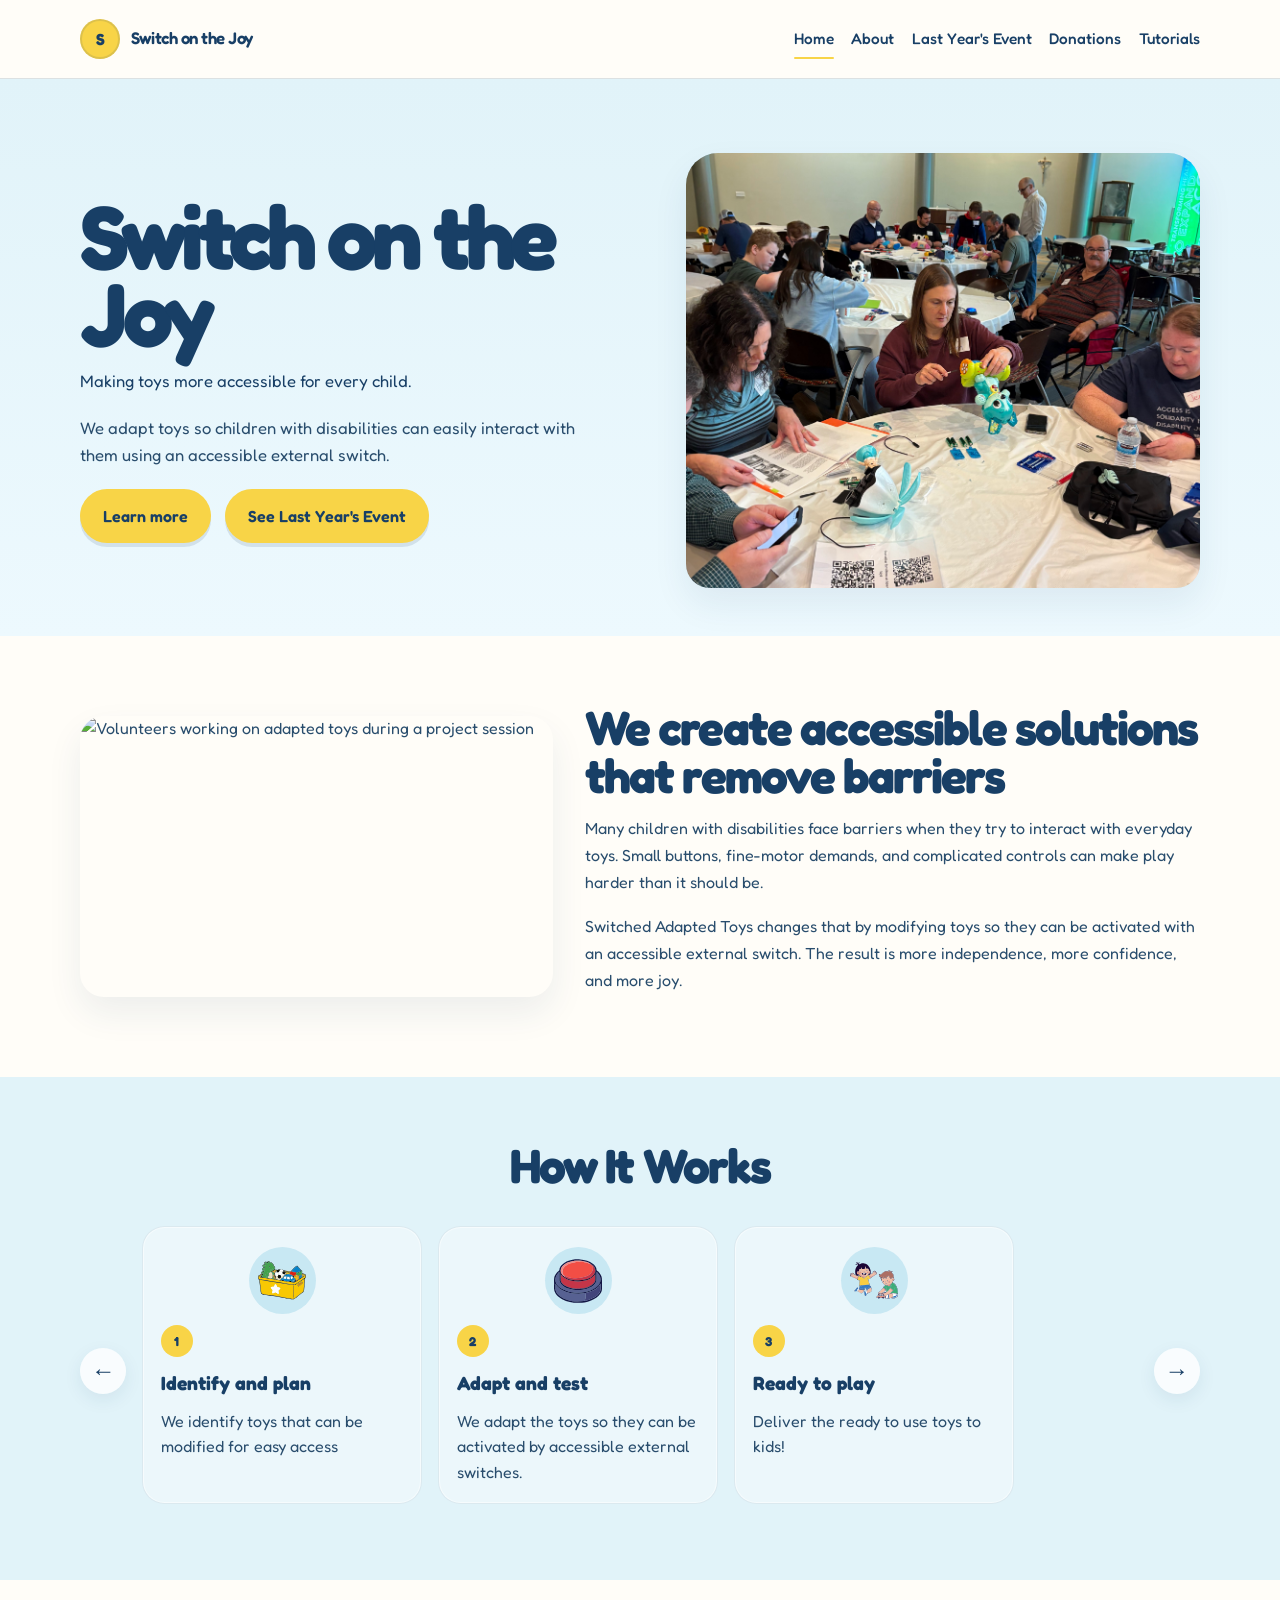
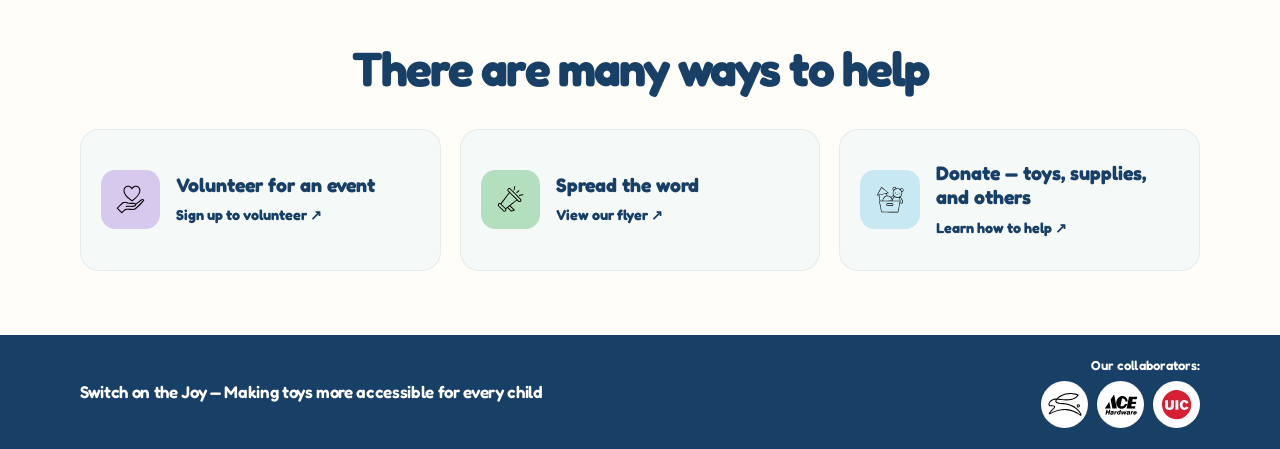
==== index.html @ 3ef419d9 "updated flyer link" ====
﻿<!DOCTYPE html>
<html lang="en">
<head>
  <meta charset="UTF-8">
  <meta name="viewport" content="width=device-width, initial-scale=1.0">
  <title>Switch on the Joy | FBNF</title>
  <link rel="preconnect" href="https://fonts.googleapis.com">
  <link rel="preconnect" href="https://fonts.gstatic.com" crossorigin>
  <link href="https://fonts.googleapis.com/css2?family=Fredoka:wght@400;500;600;700&family=Patrick+Hand&display=swap" rel="stylesheet">
  <link rel="stylesheet" href="styles.css">
</head>
<body>
  <header class="site-header">
    <div class="container nav-wrap">
      <a class="brand" href="index.html" aria-label="Switch on the Joy home">
        <span class="brand-mark">S</span>
        <span class="brand-name">Switch on the Joy</span>
      </a>

      <button class="nav-toggle" type="button" aria-expanded="false" aria-controls="site-nav">
        Menu
      </button>

      <nav class="main-nav" id="site-nav" aria-label="Main navigation">
        <a href="index.html" class="is-current">Home</a>
        <a href="about.html">About</a>
        <a href="event.html">Last Year's Event</a>
        <a href="donate.html">Donations</a>
        <a href="tutorials.html">Tutorials</a>
      </nav>
    </div>
  </header>

  <main>
    <section class="page-hero">
      <div class="container hero-layout">
        <div class="hero-copy">
          <h1>Switch on the Joy</h1>
          <p class="hero-subtitle">Making toys more accessible for every child.</p>
          <p>We adapt toys so children with disabilities can easily interact with them using an accessible external switch.</p>
          <div class="hero-actions">
            <a class="button" href="about.html">Learn more</a>
            <a class="button" href="event.html">See Last Year's Event</a>
          </div>
        </div>

        <div class="hero-image">
          <img src="images/hero.jpg" alt="Volunteers working with a toy adaptation project">
        </div>
      </div>
    </section>

    <section class="content-block">
      <div class="container split-layout">
        <div class="mission-photo">
          <img src="images/mission.jpg" alt="Volunteers working on adapted toys during a project session">
        </div>

        <div class="mission-copy">
          <h2 class="section-title">We create accessible solutions that remove barriers</h2>
          <p>Many children with disabilities face barriers when they try to interact with everyday toys. Small buttons, fine-motor demands, and complicated controls can make play harder than it should be.</p>
          <p>Switched Adapted Toys changes that by modifying toys so they can be activated with an accessible external switch. The result is more independence, more confidence, and more joy.</p>
        </div>
      </div>
    </section>

    <section class="process-section">
      <div class="container">
        <div class="process-header">
          <h2 class="section-title">How It Works</h2>
        </div>

        <div class="process-carousel" aria-label="How it works steps">
          <button class="carousel-arrow prev" type="button" aria-label="Previous step">←</button>

          <div class="process-track" tabindex="0" aria-live="polite">
            <article class="process-step">
              <div class="step-icon"><img src="images/icon-how-toy.svg" alt="Identify and plan icon"></div>
              <div class="step-number">1</div>
              <h3 class="step-title">Identify and plan</h3>
              <p>We identify toys that can be modified for easy access</p>
            </article>

            <article class="process-step">
              <div class="step-icon"><img src="images/icon-how-modify.svg" alt="Adapt and test icon"></div>
              <div class="step-number">2</div>
              <h3 class="step-title">Adapt and test</h3>
              <p>We adapt the toys so they can be activated by accessible external switches.</p>
            </article>

            <article class="process-step">
              <div class="step-icon"><img src="images/icon-how-play.svg" alt="Ready to play icon"></div>
              <div class="step-number">3</div>
              <h3 class="step-title">Ready to play</h3>
              <p>Deliver the ready to use toys to kids!</p>
            </article>
          </div>

          <button class="carousel-arrow next" type="button" aria-label="Next step">→</button>
        </div>
      </div>
    </section>

    <section class="get-involved">
      <div class="container">
        <div class="process-header">
          <h2 class="section-title">There are many ways to help</h2>
        </div>

        <div class="card-grid">
          <article class="info-card">
            <div class="card-icon"><img src="images/icon-volunteer.svg" alt="Volunteer icon"></div>
            <div>
              <h3>Volunteer for an event</h3>
              <a class="card-link" href="https://docs.google.com/forms/d/e/1FAIpQLSf7yv-cuxsuDQoqF7BjW0BhEbiyTOJIAQHTAh0NJ1esn_je1w/viewform?usp=header" target="_blank" rel="noopener">Sign up to volunteer ↗</a>
            </div>
          </article>

          <article class="info-card">
            <div class="card-icon"><img src="images/icon-spread.svg" alt="Spread the word icon"></div>
            <div>
              <h3>Spread the word</h3>
              <a class="card-link" href="https://drive.google.com/file/d/1bDjA8ghaiWDnIH2eWJsUcF5H0ahLnRY5/view?usp=sharing" target="_blank" rel="noopener">View our flyer ↗</a>
            </div>
          </article>

          <article class="info-card">
            <div class="card-icon"><img src="images/icon-toys.svg" alt="Donation icon"></div>
            <div>
              <h3>Donate — toys, supplies, and others</h3>
              <a class="card-link" href="donate.html">Learn how to help ↗</a>
            </div>
          </article>
        </div>
      </div>
    </section>
  </main>

  <footer class="site-footer">
    <div class="container footer-layout">
      <p class="footer-message">Switch on the Joy — Making toys more accessible for every child</p>
      <div class="footer-collaborators">
        <span class="collaborators-label">Our collaborators:</span>
        <div class="footer-logos" aria-label="Collaborator logos">
          <a class="footer-logo" href="https://fbnf.github.io/Team-Site/index.html" aria-label="FBNF website"><img src="images/fbnflogo.svg" alt="FBNF" onerror="this.remove()"></a>
          <span class="footer-logo"><img src="images/acelogo.svg" alt="ACE" onerror="this.remove()"></span>
          <span class="footer-logo"><img src="images/universitylogo.svg" alt="University" onerror="this.remove()"></span>
        </div>
      </div>
    </div>
  </footer>

  <script>
    const navToggle = document.querySelector('.nav-toggle');
    const mainNav = document.querySelector('.main-nav');

    if (navToggle && mainNav) {
      navToggle.addEventListener('click', () => {
        const isOpen = mainNav.classList.toggle('is-open');
        navToggle.setAttribute('aria-expanded', String(isOpen));
      });
    }

    const track = document.querySelector('.process-track');
    const prevArrow = document.querySelector('.carousel-arrow.prev');
    const nextArrow = document.querySelector('.carousel-arrow.next');

    if (track && prevArrow && nextArrow) {
      const scrollAmount = () => Math.max(track.clientWidth * 0.8, 260);
      prevArrow.addEventListener('click', () => track.scrollBy({ left: -scrollAmount(), behavior: 'smooth' }));
      nextArrow.addEventListener('click', () => track.scrollBy({ left: scrollAmount(), behavior: 'smooth' }));
    }
  </script>
</body>
</html>
---- styles.css ----
:root {
  --navy: #183f66;
  --ink: #294d6d;
  --blue: #e1f3f9;
  --blue-deep: #c8e8f3;
  --cream: #fffdf8;
  --yellow: #f8d447;
  --yellow-soft: #fff1a8;
  --purple: #d6c9ed;
  --green: #b4dfbe;
  --pink: #edb8c8;
  --sand: #f5efe4;
  --line: rgba(24, 63, 102, 0.15);
  --shadow: 0 16px 35px rgba(24, 63, 102, 0.08);
  --content-width: 1120px;
}

* {
  box-sizing: border-box;
}

html {
  scroll-behavior: smooth;
}

body {
  margin: 0;
  font-family: "Fredoka", sans-serif;
  background: var(--cream);
  color: var(--ink);
  line-height: 1.5;
}

img {
  display: block;
  max-width: 100%;
  height: auto;
}

a {
  color: inherit;
  text-decoration: none;
}

button,
input,
textarea,
select {
  font: inherit;
}

img[alt=""] {
  display: none;
}

p,
h1,
h2,
h3,
h4,
ul,
ol {
  margin-top: 0;
}

.container {
  width: min(var(--content-width), calc(100% - 48px));
  margin: 0 auto;
}

.section-label {
  margin: 0 0 0.6rem;
  color: var(--navy);
  font-family: "Patrick Hand", cursive;
  font-size: clamp(1.4rem, 2vw, 1.8rem);
  line-height: 1;
  letter-spacing: 0.02em;
}

.section-title {
  margin: 0 0 1rem;
  color: var(--navy);
  font-size: clamp(2.1rem, 4vw, 3rem);
  line-height: 1;
  letter-spacing: -0.04em;
}

.section-copy {
  margin: 0;
  font-size: 1rem;
  line-height: 1.6;
}

.button,
.button-secondary,
.button-light {
  display: inline-flex;
  align-items: center;
  justify-content: center;
  min-height: 46px;
  padding: 0.8rem 1.3rem;
  border-radius: 999px;
  border: 2px solid transparent;
  font-weight: 600;
  transition: transform 0.2s ease, box-shadow 0.2s ease;
}

.button {
  background: var(--yellow);
  color: var(--navy);
  box-shadow: 0 4px 0 rgba(24, 63, 102, 0.12);
}

.button-secondary {
  background: var(--navy);
  color: white;
}

.button-light {
  background: rgba(255, 255, 255, 0.7);
  border-color: rgba(24, 63, 102, 0.09);
  color: var(--navy);
}

.button:hover,
.button-secondary:hover,
.button-light:hover,
.button:focus-visible,
.button-secondary:focus-visible,
.button-light:focus-visible {
  transform: translateY(-1px);
}

.info-card h3 {
  margin: 0 0 0.3rem;
  color: var(--navy);
  font-size: 1.15rem;
}

.info-card p {
  margin: 0 0 0.5rem;
  font-size: 0.92rem;
  line-height: 1.5;
}

.card-link {
  display: inline-block;
  color: var(--navy);
  font-weight: 700;
  font-size: 0.82rem;
}

:focus-visible {
  outline: 3px solid var(--yellow);
  outline-offset: 3px;
}

.site-header {
  position: sticky;
  top: 0;
  z-index: 20;
  background: rgba(255, 253, 248, 0.94);
  backdrop-filter: blur(6px);
  border-bottom: 1px solid var(--line);
}

.nav-wrap {
  display: flex;
  align-items: center;
  justify-content: space-between;
  min-height: 78px;
  gap: 1rem;
}

.brand {
  display: inline-flex;
  align-items: center;
  gap: 0.7rem;
  color: var(--navy);
}

.brand-mark {
  display: grid;
  place-items: center;
  width: 2.5rem;
  height: 2.5rem;
  border-radius: 50%;
  background: var(--yellow);
  color: var(--navy);
  font-weight: 700;
  box-shadow: inset 0 0 0 2px rgba(24, 63, 102, 0.12);
}

.brand-name {
  display: inline-block;
  font-size: 1.05rem;
  font-weight: 600;
  letter-spacing: -0.03em;
}

.main-nav {
  display: flex;
  align-items: center;
  gap: 1.1rem;
}

.main-nav a {
  position: relative;
  color: var(--navy);
  font-size: 0.96rem;
  font-weight: 500;
  padding: 0.4rem 0;
}

.main-nav a::after {
  content: "";
  position: absolute;
  left: 0;
  bottom: -0.1rem;
  width: 100%;
  height: 2px;
  border-radius: 999px;
  background: var(--yellow);
  transform: scaleX(0);
  transform-origin: left center;
  transition: transform 0.2s ease;
}

.main-nav a:hover::after,
.main-nav a:focus-visible::after,
.main-nav a.is-current::after {
  transform: scaleX(1);
}

.nav-toggle {
  display: none;
  border: 1px solid var(--line);
  background: var(--cream);
  color: var(--navy);
  border-radius: 999px;
  padding: 0.6rem 0.9rem;
  cursor: pointer;
}

.page-hero {
  background: linear-gradient(180deg, var(--blue) 0%, #edf9fe 100%);
  padding: 4.6rem 0 3rem;
}

.donation-heading {
  display: flex;
  align-items: center;
  justify-content: space-between;
  gap: 2rem;
  width: min(var(--content-width), calc(100% - 48px));
  margin: 0 auto;
}

.support-photo {
  flex: 0 1 230px;
  overflow: hidden;
  border-radius: 1.2rem;
}

.support-photo img {
  width: 100%;
  max-height: 150px;
  aspect-ratio: 3 / 2;
  object-fit: cover;
}

.hero-copy h1 + .hero-actions {
  margin-top: 1.4rem;
}

.hero-layout {
  display: grid;
  grid-template-columns: 1.1fr 1fr;
  gap: 2.5rem;
  align-items: center;
}

.hero-copy {
  max-width: 540px;
}

.hero-copy h1 {
  margin: 0;
  color: var(--navy);
  font-size: clamp(3.1rem, 7vw, 6rem);
  line-height: 0.86;
  letter-spacing: -0.06em;
}

.hero-subtitle {
  margin: 1rem 0 0.7rem;
  color: var(--navy);
  font-size: clamp(1.4rem, 2.4vw, 2rem);
  line-height: 1.15;
}

.hero-copy p {
  margin-bottom: 1.3rem;
  max-width: 32rem;
  font-size: 1.04rem;
  line-height: 1.6;
}

.hero-actions {
  display: flex;
  flex-wrap: wrap;
  gap: 0.9rem;
}

.hero-image {
  position: relative;
  border-radius: 2rem 2rem 1.5rem 1.5rem;
  overflow: hidden;
  box-shadow: var(--shadow);
  background: var(--blue-deep);
}

.hero-image img {
  width: 100%;
  height: clamp(300px, 34vw, 440px);
  max-height: 440px;
  object-fit: cover;
  object-position: center;
}

.hero-badge {
  position: absolute;
  right: 1.4rem;
  top: 1.2rem;
  display: inline-block;
  background: rgba(248, 212, 71, 0.92);
  color: var(--navy);
  padding: 0.7rem 0.9rem;
  border-radius: 1.1rem;
  font-family: "Patrick Hand", cursive;
  font-size: 1.5rem;
  line-height: 1;
  transform: rotate(5deg);
}

.content-block {
  padding: 4.2rem 0;
}

.split-layout {
  display: grid;
  grid-template-columns: minmax(0, 1fr) minmax(0, 1.3fr);
  gap: 2rem;
  align-items: center;
}

.mission-photo {
  border-radius: 1.5rem;
  overflow: hidden;
  box-shadow: var(--shadow);
}

.mission-photo img {
  width: 100%;
  height: clamp(220px, 22vw, 320px);
  max-height: 340px;
  object-fit: cover;
}

.mission-copy {
  max-width: 42rem;
}

.mission-copy p {
  margin-bottom: 1rem;
  font-size: 1rem;
  line-height: 1.7;
}

.note-tag {
  display: inline-block;
  padding: 1rem 1.2rem;
  border-radius: 1.1rem 1.1rem 1.5rem 1.1rem;
  background: var(--yellow-soft);
  color: var(--navy);
  font-family: "Patrick Hand", cursive;
  font-size: clamp(1.25rem, 2vw, 1.6rem);
  line-height: 1.1;
  transform: rotate(3deg);
}

.process-section {
  background: var(--blue);
  padding: 4rem 0;
}

.process-header {
  text-align: center;
  max-width: 42rem;
  margin: 0 auto 2.3rem;
}

.process-carousel {
  display: grid;
  grid-template-columns: auto minmax(0, 1fr) auto;
  align-items: center;
  gap: 1rem;
}

.process-track {
  display: flex;
  gap: 1rem;
  overflow-x: auto;
  scroll-snap-type: x proximity;
  touch-action: pan-x;
  scrollbar-width: thin;
  scrollbar-color: rgba(24, 63, 102, 0.28) transparent;
  padding-bottom: 0.75rem;
}

.process-track::-webkit-scrollbar {
  height: 8px;
}

.process-track::-webkit-scrollbar-thumb {
  background: rgba(24, 63, 102, 0.28);
  border-radius: 999px;
}

.process-step {
  position: relative;
  flex: 0 0 min(280px, 78vw);
  display: flex;
  flex-direction: column;
  gap: 0.7rem;
  min-height: 250px;
  padding: 1.25rem 1.1rem 1.1rem;
  background: rgba(255, 255, 255, 0.38);
  border: 1px solid rgba(24, 63, 102, 0.08);
  border-radius: 1.4rem;
  scroll-snap-align: start;
  box-shadow: inset 0 0 0 1px rgba(255, 255, 255, 0.5);
}

.step-icon {
  display: grid;
  place-items: center;
  width: 4.2rem;
  height: 4.2rem;
  margin: 0 auto;
  border-radius: 50%;
  background: var(--blue-deep);
}

.step-icon img {
  width: 3rem;
  height: 3rem;
  object-fit: contain;
}

.step-number {
  display: inline-flex;
  align-items: center;
  justify-content: center;
  width: 2rem;
  height: 2rem;
  border-radius: 50%;
  background: var(--yellow);
  color: var(--navy);
  font-size: 0.8rem;
  font-weight: 700;
}

.step-title {
  margin: 0;
  color: var(--navy);
  font-size: 1.2rem;
  font-weight: 700;
}

.process-step p {
  margin: 0;
  font-size: 1rem;
  line-height: 1.6;
}

.carousel-arrow {
  display: inline-flex;
  align-items: center;
  justify-content: center;
  width: 2.9rem;
  height: 2.9rem;
  border: 0;
  border-radius: 50%;
  background: rgba(255, 255, 255, 0.8);
  color: var(--navy);
  font-size: 1.5rem;
  cursor: pointer;
  box-shadow: 0 6px 18px rgba(24, 63, 102, 0.08);
}

.carousel-arrow:focus-visible {
  outline: 3px solid var(--yellow);
  outline-offset: 2px;
}

.get-involved {
  padding: 4rem 0;
}

.card-grid {
  display: grid;
  grid-template-columns: repeat(3, minmax(0, 1fr));
  gap: 1.2rem;
}

.info-card {
  display: flex;
  gap: 1rem;
  align-items: center;
  min-height: 142px;
  padding: 1.25rem;
  background: rgba(225, 243, 249, 0.35);
  border: 1px solid rgba(24, 63, 102, 0.08);
  border-radius: 1.2rem;
}

.card-icon {
  display: grid;
  place-items: center;
  width: 3.7rem;
  height: 3.7rem;
  flex-shrink: 0;
  border-radius: 0.9rem;
  background: var(--purple);
}

.info-card:nth-child(2) .card-icon { background: var(--green); }
.info-card:nth-child(3) .card-icon { background: var(--blue-deep); }
.info-card:nth-child(4) .card-icon { background: var(--pink); }

.card-icon img {
  width: 1.8rem;
  height: 1.8rem;
  object-fit: contain;
}

.info-card h3 {
  margin: 0 0 0.3rem;
  color: var(--navy);
  font-size: 1.22rem;
  line-height: 1.25;
}

.info-card p {
  margin: 0 0 0.5rem;
  font-size: 0.85rem;
  line-height: 1.5;
}

.card-link {
  display: inline-block;
  color: var(--navy);
  font-weight: 700;
  font-size: 0.9rem;
}

.card-link.is-muted {
  color: var(--ink);
  opacity: 0.8;
}

.event-preview {
  background: linear-gradient(180deg, rgba(255, 253, 248, 0.8), rgba(225, 243, 249, 0.65));
  padding: 4rem 0;
}

.preview-layout {
  display: grid;
  grid-template-columns: 1fr 1.2fr;
  gap: 2rem;
  align-items: center;
}

.preview-box {
  display: flex;
  flex-direction: column;
  gap: 1rem;
  padding: 1.5rem 1.4rem;
  border-radius: 1.4rem;
  background: rgba(255, 255, 255, 0.8);
  border: 1px solid rgba(24, 63, 102, 0.07);
}

.preview-gallery {
  display: grid;
  grid-template-columns: repeat(2, minmax(0, 1fr));
  gap: 1rem;
}

.preview-gallery figure {
  margin: 0;
  overflow: hidden;
  border-radius: 1rem;
  box-shadow: var(--shadow);
}

.preview-gallery img {
  width: 100%;
  height: clamp(180px, 18vw, 240px);
  object-fit: cover;
}

.page-shell {
  padding: 3.5rem 0 4rem;
}

.about-layout {
  display: grid;
  grid-template-columns: minmax(0, 1.1fr) minmax(280px, 0.9fr);
  align-items: center;
  gap: 2.5rem;
  max-width: 1000px;
}

.about-copy h1 {
  font-size: clamp(2.3rem, 4.5vw, 3.5rem);
  line-height: 1.05;
}

.about-copy h2 {
  margin: 1.8rem 0 0.65rem;
  color: var(--navy);
  font-size: 1.65rem;
}

.about-copy p {
  max-width: 42rem;
  line-height: 1.7;
}

.about-photo {
  overflow: hidden;
  border-radius: 1.5rem;
  box-shadow: var(--shadow);
}

.about-photo img {
  width: 100%;
  max-height: 390px;
  aspect-ratio: 4 / 3;
  object-fit: cover;
}

.donation-qr h3 {
  margin-bottom: 0.35rem;
  color: var(--navy);
  font-size: 1.4rem;
  text-align: center;
}

.donation-qr p {
  margin-bottom: 0.6rem;
  text-align: center;
  line-height: 1.55;
}

.donation-qr .button {
  width: 100%;
  margin-top: 0.9rem;
}

.page-intro {
  display: grid;
  gap: 1.1rem;
  max-width: 52rem;
  margin-bottom: 2.2rem;
}

.story-block {
  display: grid;
  gap: 1.8rem;
  margin-bottom: 2.4rem;
}

.story-block article,
.info-panel,
.tutorial-card,
.gallery-item,
.donation-card {
  background: rgba(255, 255, 255, 0.8);
  border: 1px solid rgba(24, 63, 102, 0.08);
  border-radius: 1.5rem;
  padding: 1.5rem;
  box-shadow: 0 10px 25px rgba(24, 63, 102, 0.03);
}

.story-block h3,
.info-panel h3,
.donation-card h3 {
  margin-bottom: 0.7rem;
  color: var(--navy);
  font-size: 1.4rem;
}

.story-block p,
.info-panel p,
.donation-card p,
.donation-card li,
.tutorial-card p,
.article-list li {
  font-size: 1rem;
  line-height: 1.7;
}

.article-list {
  margin: 0;
  padding-left: 1.2rem;
}

.tutorial-grid,
.donation-grid,
.gallery-grid {
  display: grid;
  gap: 1.2rem;
}

.tutorial-grid {
  grid-template-columns: repeat(5, minmax(0, 1fr));
}

.gallery-grid {
  grid-template-columns: repeat(3, minmax(0, 1fr));
}

.gallery-item {
  margin: 0;
  padding: 0.6rem;
  overflow: hidden;
}

.gallery-trigger {
  display: block;
  width: 100%;
  padding: 0;
  overflow: hidden;
  border: 0;
  border-radius: 0.9rem;
  background: var(--blue);
  cursor: zoom-in;
}

.gallery-trigger:disabled {
  cursor: default;
}

.gallery-item img {
  width: 100%;
  height: 220px;
  aspect-ratio: 4 / 3;
  object-fit: cover;
}

.gallery-placeholder {
  display: none;
  min-height: 220px;
  place-items: center;
  padding: 1rem;
  color: var(--ink);
  background: var(--blue);
  border-radius: 0.9rem;
  font-size: 0.95rem;
}

.gallery-item.is-missing .gallery-placeholder {
  display: grid;
}

.gallery-item.is-missing .gallery-trigger {
  display: none;
}

.lightbox {
  display: none;
  position: fixed;
  inset: 0;
  width: 100vw;
  max-width: none;
  height: 100vh;
  max-height: none;
  margin: 0;
  padding: 4rem 1.5rem 1.5rem;
  border: 0;
  background: rgba(24, 35, 45, 0.88);
  overflow: auto;
}

.lightbox[open] {
  display: grid;
  place-items: center;
}

.lightbox::backdrop {
  background: rgba(24, 35, 45, 0.78);
}

.lightbox-image {
  width: auto;
  height: auto;
  max-width: min(100%, 1100px);
  max-height: calc(100vh - 6rem);
  margin: 0 auto;
  object-fit: contain;
}

.lightbox-close {
  position: fixed;
  top: 1rem;
  right: 1rem;
  min-width: 2.8rem;
  min-height: 2.8rem;
  border: 1px solid rgba(255, 255, 255, 0.5);
  border-radius: 999px;
  background: white;
  color: var(--navy);
  font-weight: 600;
  cursor: pointer;
}

.tutorial-card {
  display: flex;
  flex-direction: column;
  justify-content: center;
  min-height: 180px;
  gap: 0.7rem;
  background: rgba(255, 255, 255, 0.8);
  border: 1px solid rgba(24, 63, 102, 0.08);
  border-radius: 1.3rem;
  box-shadow: 0 10px 25px rgba(24, 63, 102, 0.03);
}

.tutorial-placeholder {
  background: linear-gradient(180deg, rgba(255, 255, 255, 0.65), rgba(225, 243, 249, 0.25));
}

.donation-layout {
  display: grid;
  grid-template-columns: minmax(240px, 0.8fr) minmax(0, 1.2fr);
  align-items: stretch;
  gap: 1.5rem;
}

.donation-qr {
  display: flex;
  flex-direction: column;
  align-items: center;
  padding: 1.25rem;
  background: rgba(225, 243, 249, 0.45);
  border-radius: 1.5rem;
}

.donation-qr img {
  width: min(260px, 100%);
  border-radius: 0.8rem;
}

.donation-copy {
  width: 100%;
  margin-top: 1rem;
}

.donation-copy h3 {
  margin-bottom: 0.45rem;
  color: var(--navy);
  font-size: 1.35rem;
}

.donation-copy p {
  margin-bottom: 0.8rem;
  line-height: 1.65;
}

.donation-copy .button {
  width: 100%;
}

.donation-options {
  display: grid;
  gap: 0.8rem;
}

.donation-options .donation-card {
  padding: 1.1rem 1.25rem;
}

.donation-options .donation-card h3 {
  margin-bottom: 0.45rem;
  font-size: 1.25rem;
}

.donation-options .donation-card p {
  margin-bottom: 0.8rem;
}

.donation-card .qr-box {
  display: flex;
  justify-content: center;
  margin: 1rem 0;
}

.donation-card .qr-box img {
  width: min(220px, 100%);
  border-radius: 1rem;
  box-shadow: var(--shadow);
}

.donation-card .contact-list {
  margin: 0;
  padding-left: 1.1rem;
}

.side-note {
  display: inline-block;
  margin-top: 0.7rem;
  font-family: "Patrick Hand", cursive;
  font-size: 1.3rem;
  color: var(--navy);
}

.page-cta {
  margin-top: 1.6rem;
}

.site-footer {
  background: var(--navy);
  color: white;
  padding: 1.35rem 0;
}

.footer-layout {
  display: flex;
  align-items: center;
  justify-content: space-between;
  gap: 1.5rem;
}

.footer-message {
  margin: 0;
  color: white;
  font-size: 1.06rem;
  font-weight: 600;
  letter-spacing: -0.02em;
}

.collaborator-row {
  display: flex;
  align-items: center;
  gap: 1rem;
  flex-wrap: wrap;
  margin-top: 1.2rem;
}

.collaborators-label {
  color: white;
  font-size: 0.82rem;
  font-weight: 600;
}

.collaborator-slots {
  display: flex;
  gap: 0.8rem;
  flex-wrap: wrap;
}

.collaborator-slot {
  width: 120px;
  height: 58px;
  border-radius: 0.9rem;
  border: 1px dashed rgba(255, 255, 255, 0.35);
  background: rgba(255, 255, 255, 0.05);
}

.footer-collaborators {
  display: flex;
  flex-direction: column;
  align-items: flex-end;
  gap: 0.3rem;
}

.footer-logos {
  display: flex;
  align-items: center;
  justify-content: flex-end;
  gap: 0.55rem;
}

.footer-logo {
  display: grid;
  place-items: center;
  width: 2.9375rem;
  height: 2.9375rem;
  border-radius: 50%;
  background: white;
  flex: 0 0 auto;
}

.footer-logo img {
  width: 2.35rem;
  height: 2.35rem;
  padding: 0.1rem;
  object-fit: contain;
}

.footer-bottom {
  text-align: center;
  padding-top: 1.1rem;
  opacity: 0.8;
  font-size: 0.78rem;
}

@media (max-width: 900px) {
  .hero-layout,
  .split-layout,
  .preview-layout {
    grid-template-columns: 1fr;
  }

  .process-grid {
    grid-template-columns: repeat(2, minmax(0, 1fr));
  }

  .tutorial-grid {
    grid-template-columns: 1fr;
  }

  .tutorial-grid {
    grid-template-columns: repeat(2, minmax(0, 1fr));
  }

  .gallery-grid {
    grid-template-columns: repeat(2, minmax(0, 1fr));
  }

  .about-layout {
    grid-template-columns: 1fr 0.9fr;
    gap: 1.5rem;
  }
}

@media (max-width: 680px) {
  .container {
    width: min(var(--content-width), calc(100% - 28px));
  }

  .donation-heading {
    width: min(var(--content-width), calc(100% - 28px));
  }

  .donation-heading {
    flex-direction: column;
    align-items: stretch;
    gap: 1rem;
  }

  .support-photo {
    flex: 0 1 auto;
    width: min(230px, 100%);
    align-self: flex-end;
  }

  .support-photo img {
    max-height: 150px;
  }

  .nav-toggle {
    display: inline-flex;
    align-items: center;
    justify-content: center;
  }

  .main-nav {
    position: absolute;
    left: 14px;
    right: 14px;
    top: calc(100% + 0.5rem);
    display: none;
    flex-direction: column;
    align-items: flex-start;
    gap: 0.4rem;
    padding: 0.9rem 1rem;
    background: rgba(255, 253, 248, 0.98);
    border: 1px solid var(--line);
    border-radius: 1rem;
    box-shadow: var(--shadow);
  }

  .main-nav.is-open {
    display: flex;
  }

  .page-hero {
    padding-top: 3rem;
  }

  .hero-actions {
    flex-direction: column;
    align-items: stretch;
  }

  .button,
  .button-secondary,
  .button-light {
    width: 100%;
  }

  .process-grid,
  .gallery-grid,
  .tutorial-grid {
    grid-template-columns: 1fr;
  }

  .card-grid {
    grid-template-columns: 1fr;
  }

  .about-layout,
  .donation-layout {
    grid-template-columns: 1fr;
  }

  .footer-layout {
    flex-direction: column;
    align-items: flex-start;
    gap: 1rem;
  }

  .footer-collaborators {
    align-self: stretch;
    align-items: flex-end;
  }

  .gallery-item img,
  .gallery-placeholder {
    height: auto;
    min-height: 220px;
  }

  .hero-image img {
    min-height: 300px;
  }
}
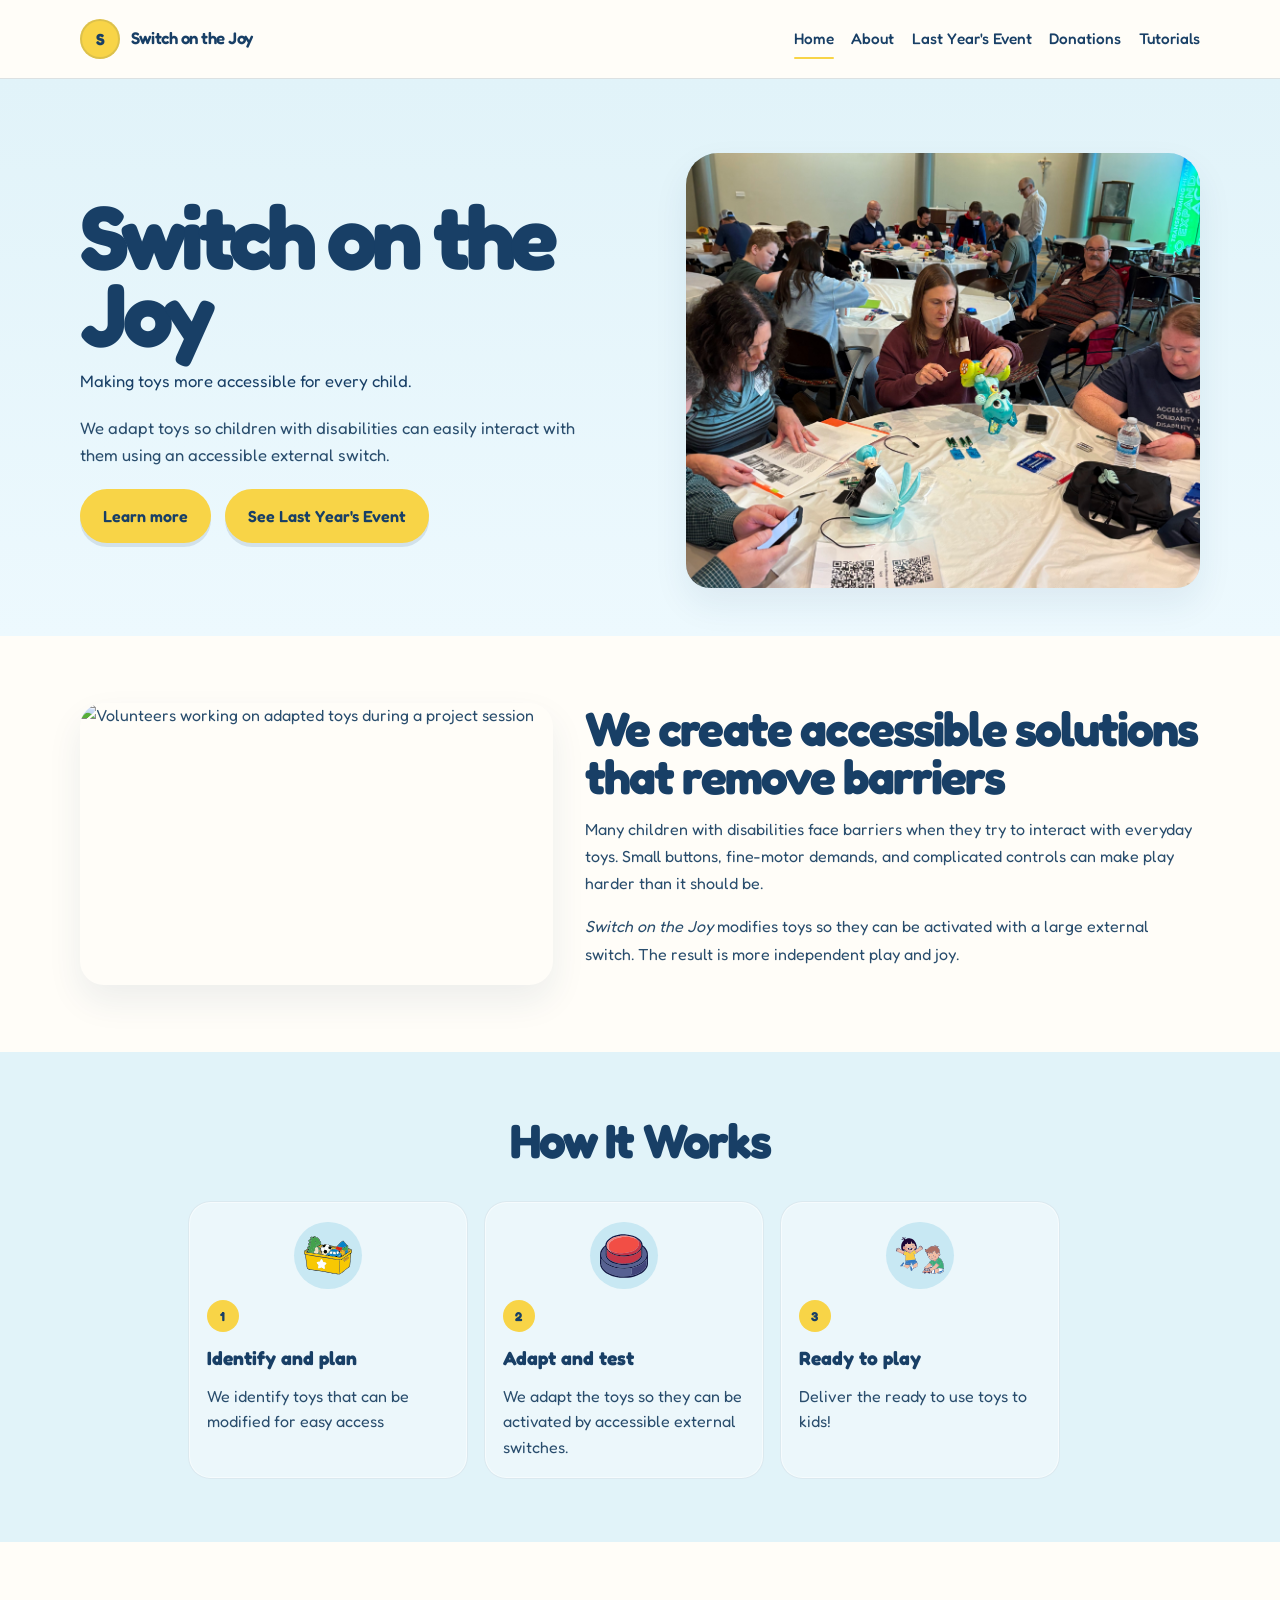
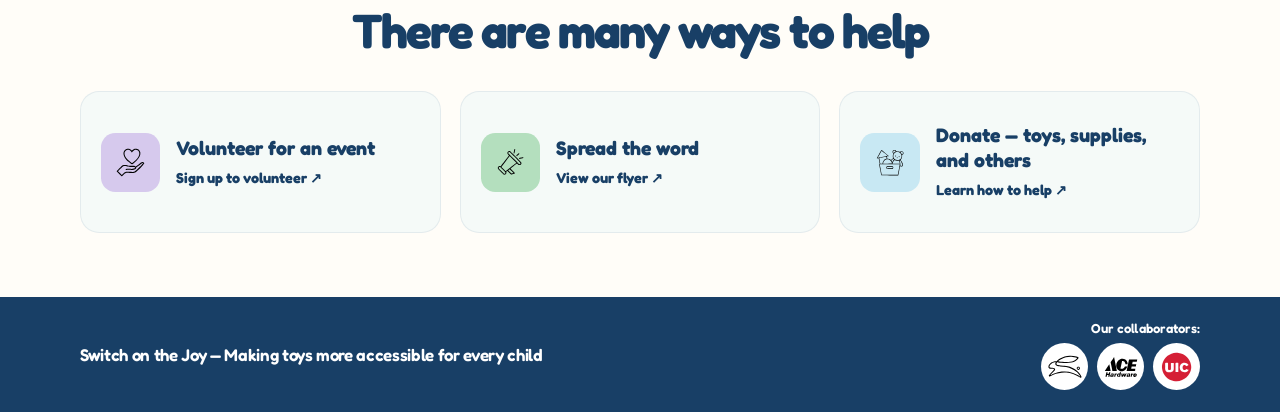
==== commit e8cf3528: "session fixes" ====
--- a/index.html
+++ b/index.html
@@ -59,7 +59,7 @@
         <div class="mission-copy">
           <h2 class="section-title">We create accessible solutions that remove barriers</h2>
           <p>Many children with disabilities face barriers when they try to interact with everyday toys. Small buttons, fine-motor demands, and complicated controls can make play harder than it should be.</p>
-          <p>Switched Adapted Toys changes that by modifying toys so they can be activated with an accessible external switch. The result is more independence, more confidence, and more joy.</p>
+          <p><em>Switch on the Joy</em> modifies toys so they can be activated with a large external switch. The result is more independent play and joy.</p>
         </div>
       </div>
     </section>
@@ -120,7 +120,7 @@
             <div class="card-icon"><img src="images/icon-spread.svg" alt="Spread the word icon"></div>
             <div>
               <h3>Spread the word</h3>
-              <a class="card-link" href="https://drive.google.com/file/d/1bDjA8ghaiWDnIH2eWJsUcF5H0ahLnRY5/view?usp=sharing" target="_blank" rel="noopener">View our flyer ↗</a>
+              <a class="card-link" href="https://drive.google.com/file/d/1geZbaXZCuXJoT8s1rrlDj-6IrRFtkvyo/view?usp=sharing" target="_blank" rel="noopener">View our flyer ↗</a>
             </div>
           </article>
 
--- a/styles.css
+++ b/styles.css
@@ -405,6 +405,7 @@
   grid-template-columns: auto minmax(0, 1fr) auto;
   align-items: center;
   gap: 1rem;
+  container-type: inline-size;
 }
 
 .process-track {
@@ -429,7 +430,7 @@
 
 .process-step {
   position: relative;
-  flex: 0 0 min(280px, 78vw);
+  flex: 0 0 min(280px, 100%);
   display: flex;
   flex-direction: column;
   gap: 0.7rem;
@@ -502,6 +503,36 @@
 .carousel-arrow:focus-visible {
   outline: 3px solid var(--yellow);
   outline-offset: 2px;
+}
+
+@container (min-width: 56rem) {
+  .process-carousel {
+    grid-template-columns: minmax(0, 1fr);
+    gap: 0;
+  }
+
+  .process-track {
+    justify-content: center;
+    min-width: 0;
+    overflow-x: hidden;
+    padding-bottom: 0;
+  }
+
+  .carousel-arrow {
+    display: none;
+  }
+}
+
+@container (max-width: 32rem) {
+  .process-carousel {
+    grid-template-columns: 2.4rem minmax(0, 1fr) 2.4rem;
+    gap: 0.5rem;
+  }
+
+  .carousel-arrow {
+    width: 2.4rem;
+    height: 2.4rem;
+  }
 }
 
 .get-involved {
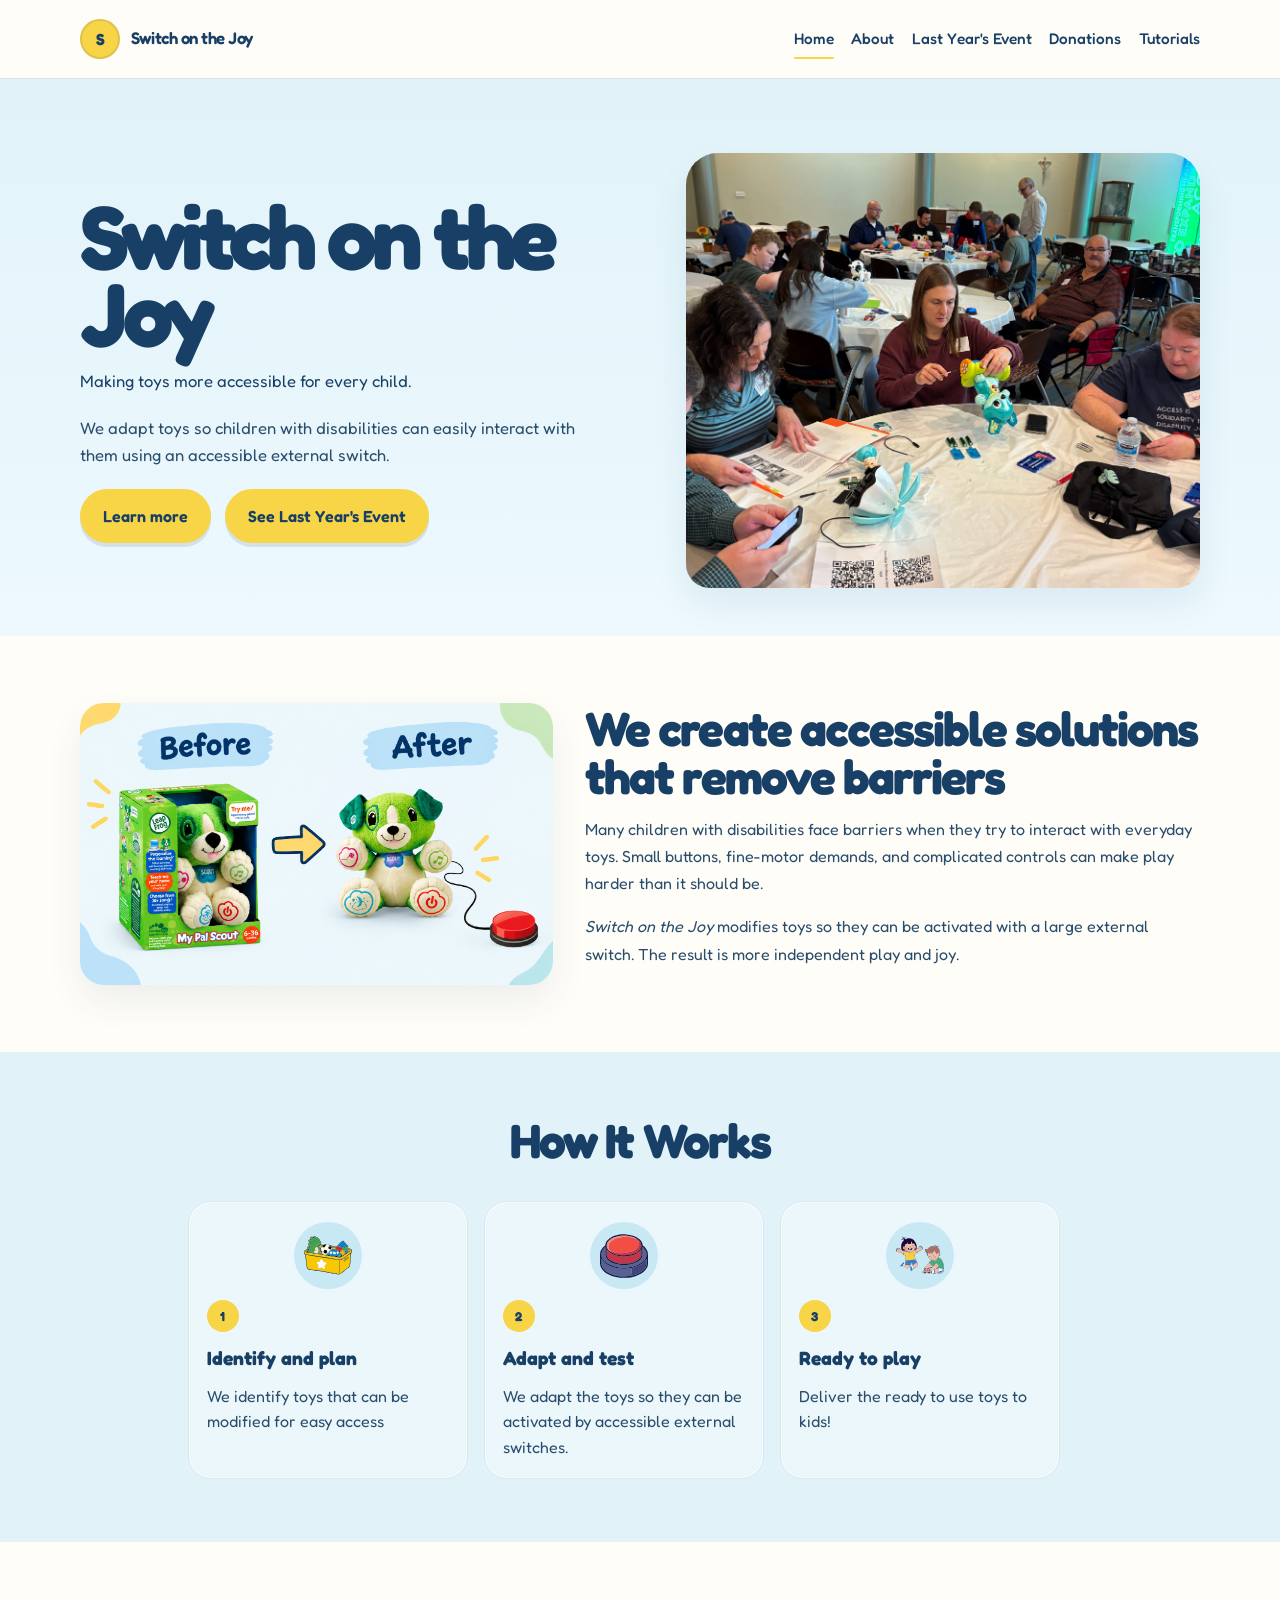
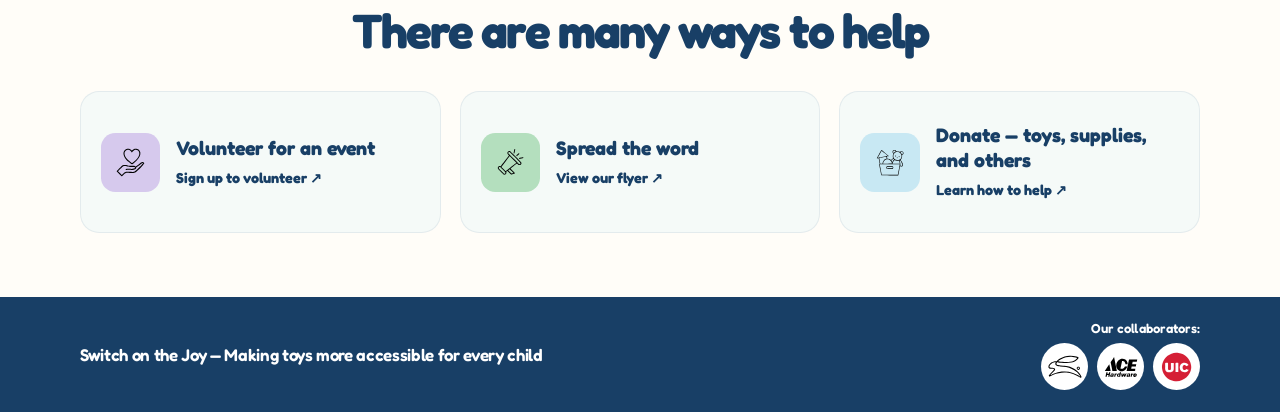
==== commit c1b6eeb8: "fixed before and after photo" ====
--- a/index.html
+++ b/index.html
@@ -53,7 +53,7 @@
     <section class="content-block">
       <div class="container split-layout">
         <div class="mission-photo">
-          <img src="images/mission.jpg" alt="Volunteers working on adapted toys during a project session">
+          <img src="images/mission.png" alt="Volunteers working on adapted toys during a project session">
         </div>
 
         <div class="mission-copy">
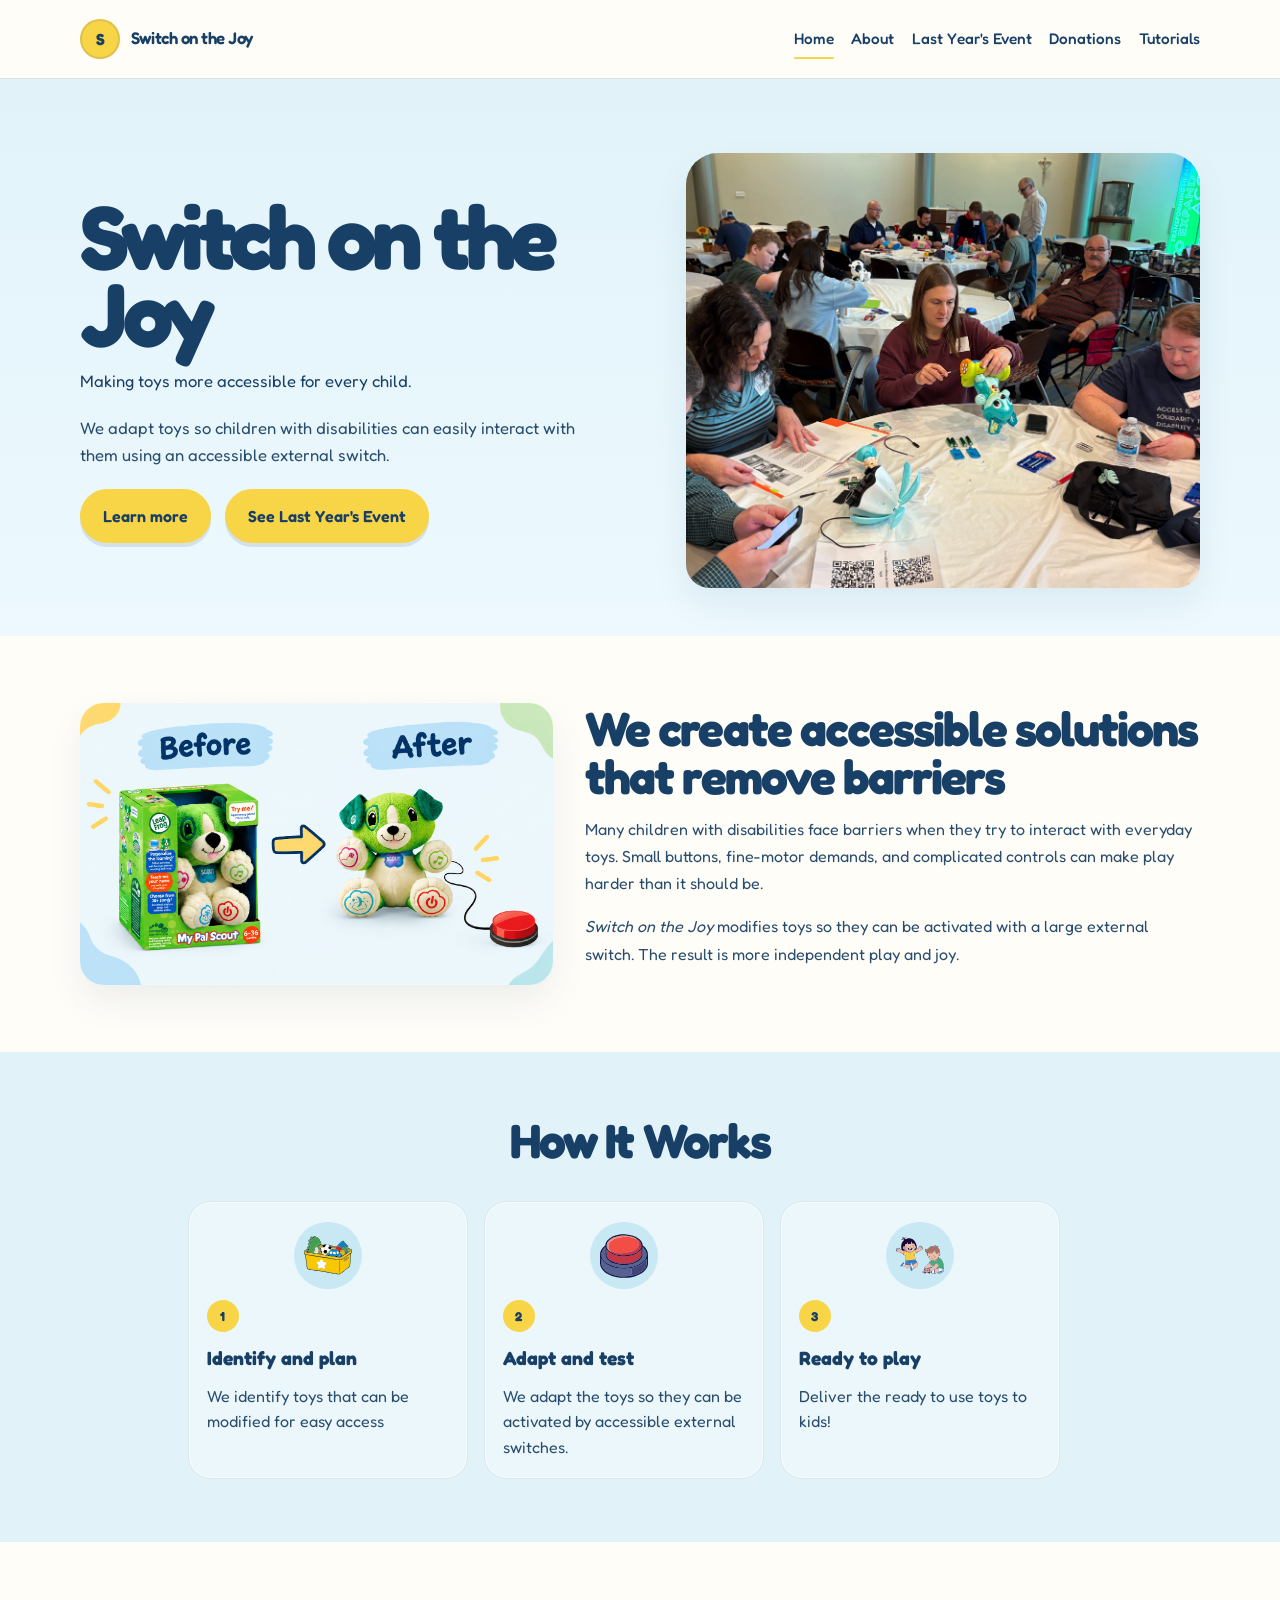
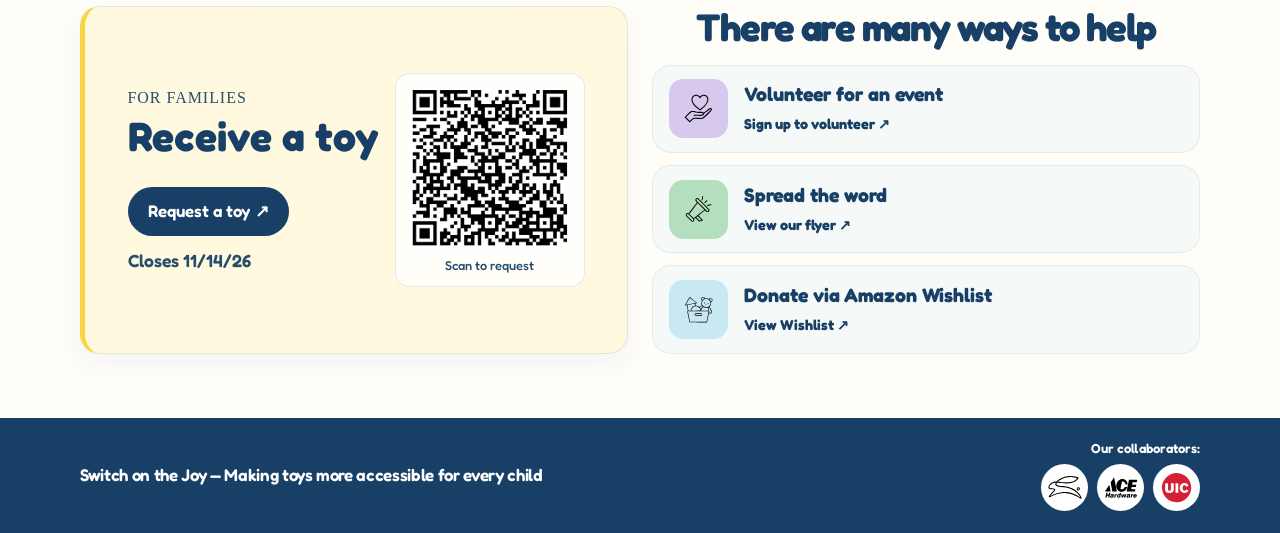
==== commit f63d34a6: "session changes" ====
--- a/index.html
+++ b/index.html
@@ -103,34 +103,50 @@
 
     <section class="get-involved">
       <div class="container">
-        <div class="process-header">
-          <h2 class="section-title">There are many ways to help</h2>
-        </div>
+        <div class="help-layout">
+          <aside class="toy-request">
+            <div class="toy-request-copy">
+              <p class="toy-request-label">FOR FAMILIES</p>
+              <h2>Receive a toy</h2>
+              <a class="toy-request-link" href="https://forms.cloud.microsoft/pages/responsepage.aspx?id=R80C4lZ6qkuZ4-O3Gnx33ZsggUxGWNdNjk8LCrFv8bVUQjZBN05VS0ZOTTM1TkdQSjdURjBYQzdITC4u&route=shorturl" target="_blank" rel="noopener">Request a toy <span aria-hidden="true">↗</span></a>
+              <p class="toy-request-deadline">Closes 11/14/26</p>
+            </div>
+            <div class="toy-request-qr">
+              <img src="images/QRCodeSwitchOnTheJoy.png" alt="QR code to request an adapted toy" title="QRCodeSwitchOnTheJoy.png" onerror="this.remove()">
+              <p>Scan to request</p>
+            </div>
+          </aside>
+          <div class="help-options">
+            <div class="process-header">
+              <h2 class="section-title">There are many ways to help</h2>
+            </div>
 
-        <div class="card-grid">
-          <article class="info-card">
-            <div class="card-icon"><img src="images/icon-volunteer.svg" alt="Volunteer icon"></div>
-            <div>
-              <h3>Volunteer for an event</h3>
-              <a class="card-link" href="https://docs.google.com/forms/d/e/1FAIpQLSf7yv-cuxsuDQoqF7BjW0BhEbiyTOJIAQHTAh0NJ1esn_je1w/viewform?usp=header" target="_blank" rel="noopener">Sign up to volunteer ↗</a>
+            <div class="card-grid">
+              <article class="info-card">
+                <div class="card-icon"><img src="images/icon-volunteer.svg" alt="Volunteer icon"></div>
+                <div>
+                  <h3>Volunteer for an event</h3>
+                  <a class="card-link" href="https://docs.google.com/forms/d/e/1FAIpQLSfSm-btbebsqjQmzMDmxSvEz0whsNImOFwv35TAeFcSLU1OkA/viewform?usp=publish-editor" target="_blank" rel="noopener">Sign up to volunteer ↗</a>
+                </div>
+              </article>
+
+              <article class="info-card">
+                <div class="card-icon"><img src="images/icon-spread.svg" alt="Spread the word icon"></div>
+                <div>
+                  <h3>Spread the word</h3>
+                  <a class="card-link" href="https://drive.google.com/file/d/1geZbaXZCuXJoT8s1rrlDj-6IrRFtkvyo/view?usp=sharing" target="_blank" rel="noopener">View our flyer ↗</a>
+                </div>
+              </article>
+
+              <article class="info-card">
+                <div class="card-icon"><img src="images/icon-toys.svg" alt="Donation icon"></div>
+                <div>
+                  <h3>Donate via Amazon Wishlist</h3>
+                  <a class="card-link" href="https://www.amazon.com/registries/gl/guest-view/TSPFIXRFBSVE?ref_=cm_sw_r_ud_ggr-subnav-share_0ZBYN71ZE9BM5T325WWR_1&language=en-US">View Wishlist ↗</a>
+                </div>
+              </article>
             </div>
-          </article>
-
-          <article class="info-card">
-            <div class="card-icon"><img src="images/icon-spread.svg" alt="Spread the word icon"></div>
-            <div>
-              <h3>Spread the word</h3>
-              <a class="card-link" href="https://drive.google.com/file/d/1geZbaXZCuXJoT8s1rrlDj-6IrRFtkvyo/view?usp=sharing" target="_blank" rel="noopener">View our flyer ↗</a>
-            </div>
-          </article>
-
-          <article class="info-card">
-            <div class="card-icon"><img src="images/icon-toys.svg" alt="Donation icon"></div>
-            <div>
-              <h3>Donate — toys, supplies, and others</h3>
-              <a class="card-link" href="donate.html">Learn how to help ↗</a>
-            </div>
-          </article>
+          </div>
         </div>
       </div>
     </section>
--- a/styles.css
+++ b/styles.css
@@ -539,10 +539,127 @@
   padding: 4rem 0;
 }
 
+.help-layout {
+  display: grid;
+  grid-template-columns: repeat(2, minmax(0, 1fr));
+  align-items: stretch;
+  gap: 1.5rem;
+}
+
+.toy-request {
+  display: flex;
+  align-items: center;
+  justify-content: center;
+  gap: 1rem;
+  min-height: 100%;
+  padding: 2rem 1.5rem;
+  background: #fff9df;
+  border: 1px solid rgba(24, 63, 102, 0.1);
+  border-left: 5px solid var(--yellow);
+  border-radius: 1.25rem;
+  box-shadow: 0 10px 25px rgba(24, 63, 102, 0.05);
+}
+
+.toy-request-label {
+  margin-bottom: 0.35rem;
+  color: var(--ink);
+  font-family: "Patrick Hand", cursive;
+  font-size: 1rem;
+  letter-spacing: 0.06em;
+}
+
+.toy-request-copy {
+  display: flex;
+  flex-direction: column;
+  align-items: flex-start;
+}
+
+.toy-request h2 {
+  margin-bottom: 1.8rem;
+  color: var(--navy);
+  font-size: clamp(2rem, 3.2vw, 2.6rem);
+  line-height: 1.05;
+}
+
+.toy-request-link {
+  display: inline-flex;
+  align-items: center;
+  align-self: flex-start;
+  gap: 0.35rem;
+  padding: 0.75rem 1.25rem;
+  background: var(--navy);
+  border-radius: 999px;
+  color: white;
+  font-size: 1.05rem;
+  font-weight: 600;
+  transition: background-color 0.2s ease, transform 0.2s ease;
+}
+
+.toy-request-link:hover {
+  background: var(--ink);
+  transform: translateY(-1px);
+}
+
+.toy-request-deadline {
+  margin: 0.75rem 0 0;
+  color: var(--ink);
+  font-size: 1.1rem;
+  font-weight: 600;
+}
+
+.toy-request-qr {
+  position: relative;
+  display: flex;
+  flex-direction: column;
+  align-items: center;
+  gap: 0.3rem;
+  flex: 0 0 190px;
+  padding: 0.7rem;
+  background: rgba(255, 255, 255, 0.8);
+  border: 1px solid rgba(24, 63, 102, 0.1);
+  border-radius: 0.9rem;
+  color: var(--ink);
+  text-align: center;
+  overflow-wrap: anywhere;
+}
+
+.toy-request-qr img {
+  width: 100%;
+  aspect-ratio: 1;
+  border-radius: 0.45rem;
+  object-fit: contain;
+}
+
+.toy-request-qr p {
+  margin: 0;
+  font-size: 0.8rem;
+  font-weight: 500;
+}
+
+.help-options {
+  display: flex;
+  flex-direction: column;
+  min-width: 0;
+}
+
+.help-options .process-header {
+  max-width: none;
+  margin: 0 0 1rem;
+  text-align: center;
+}
+
+.help-options .section-title {
+  margin-bottom: 0;
+  font-size: clamp(2rem, 3vw, 2.6rem);
+  line-height: 1.1;
+  text-align: center;
+}
+
 .card-grid {
   display: grid;
-  grid-template-columns: repeat(3, minmax(0, 1fr));
-  gap: 1.2rem;
+  grid-template-columns: 1fr;
+  flex: 1;
+  gap: 0.75rem;
 }
 
 .info-card {
@@ -554,6 +671,12 @@
   background: rgba(225, 243, 249, 0.35);
   border: 1px solid rgba(24, 63, 102, 0.08);
   border-radius: 1.2rem;
+}
+
+.help-options .info-card {
+  min-height: 0;
+  flex: 1;
+  padding: 0.85rem 1rem;
 }
 
 .card-icon {
@@ -917,6 +1040,7 @@
 
 .donation-options {
   display: grid;
+  align-content: start;
   gap: 0.8rem;
 }
 
@@ -1154,6 +1278,27 @@
     grid-template-columns: 1fr;
   }
 
+  .help-layout {
+    grid-template-columns: 1fr;
+  }
+
+  .toy-request {
+    flex-direction: column;
+    align-items: stretch;
+    min-height: 0;
+    padding: 1.5rem;
+  }
+
+  .toy-request-copy {
+    width: 100%;
+  }
+
+  .toy-request-qr {
+    width: min(220px, 100%);
+    flex-basis: auto;
+    align-self: center;
+  }
+
   .about-layout,
   .donation-layout {
     grid-template-columns: 1fr;
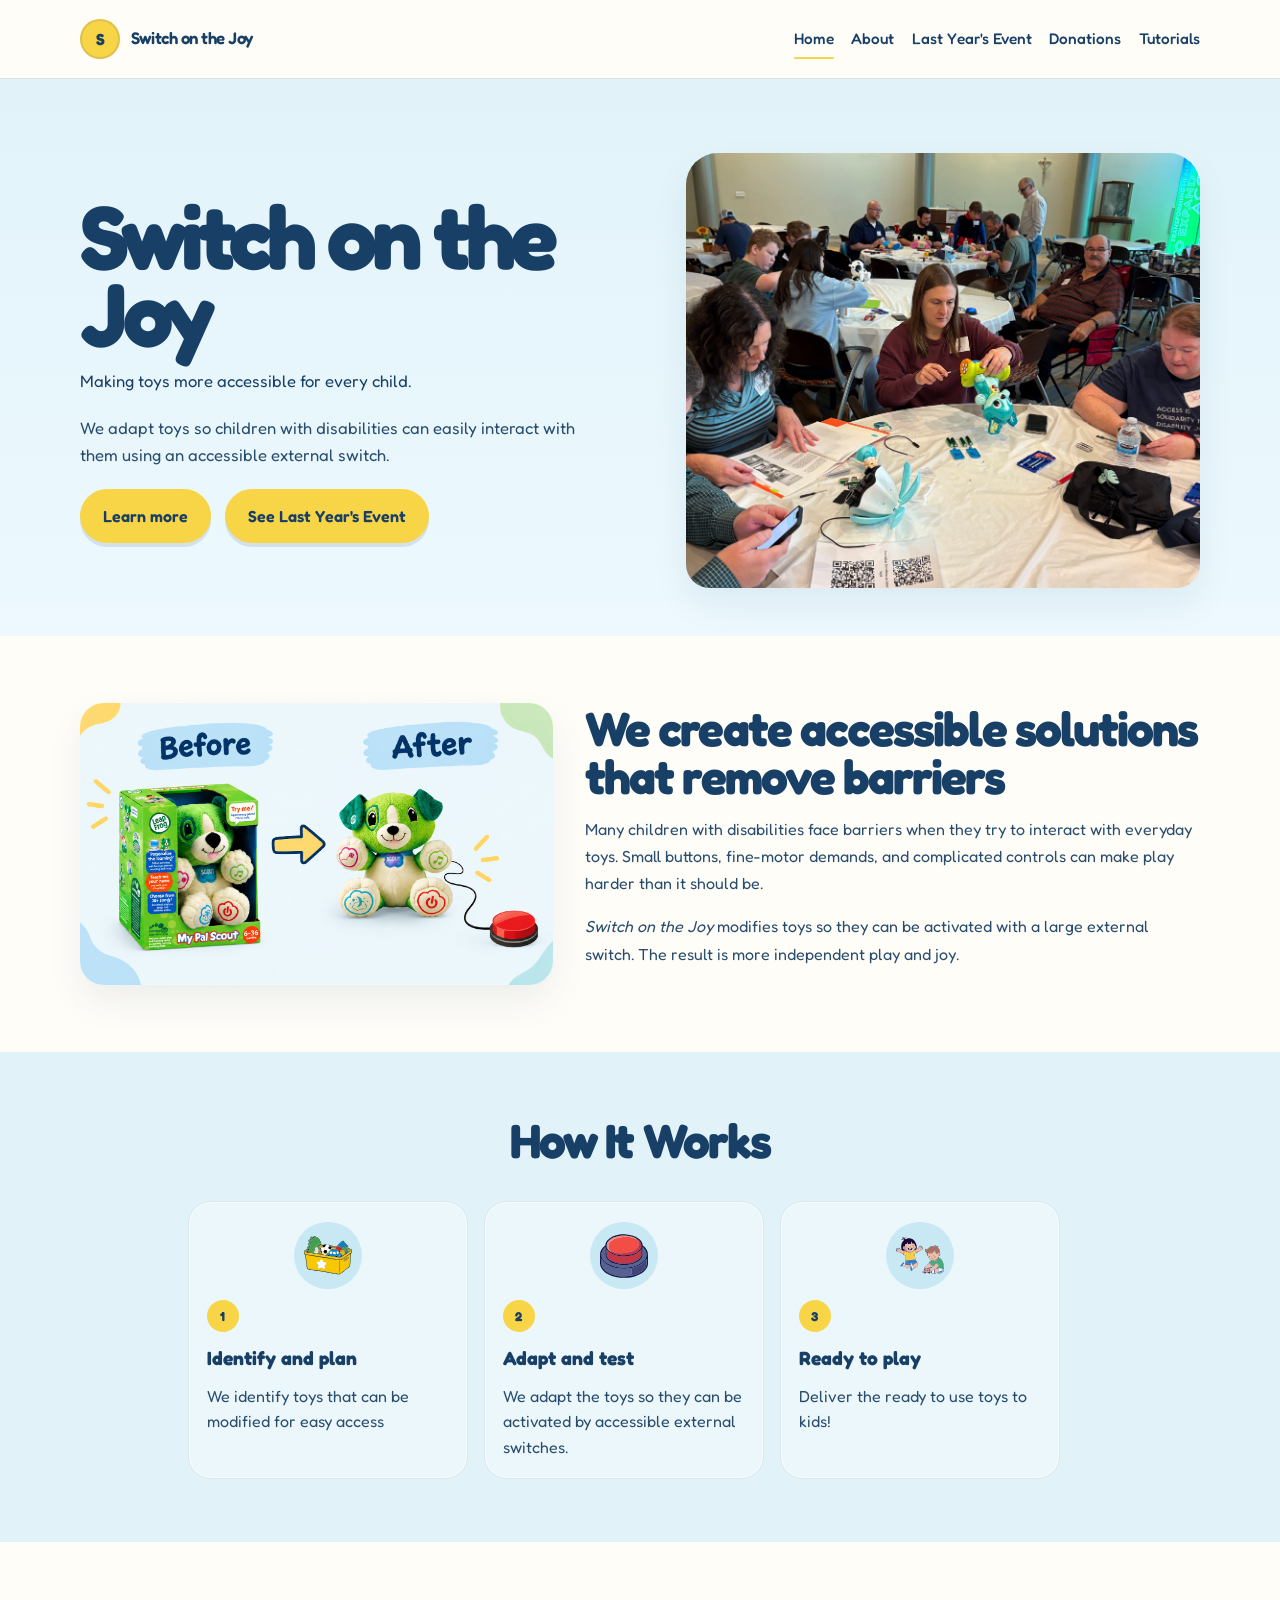
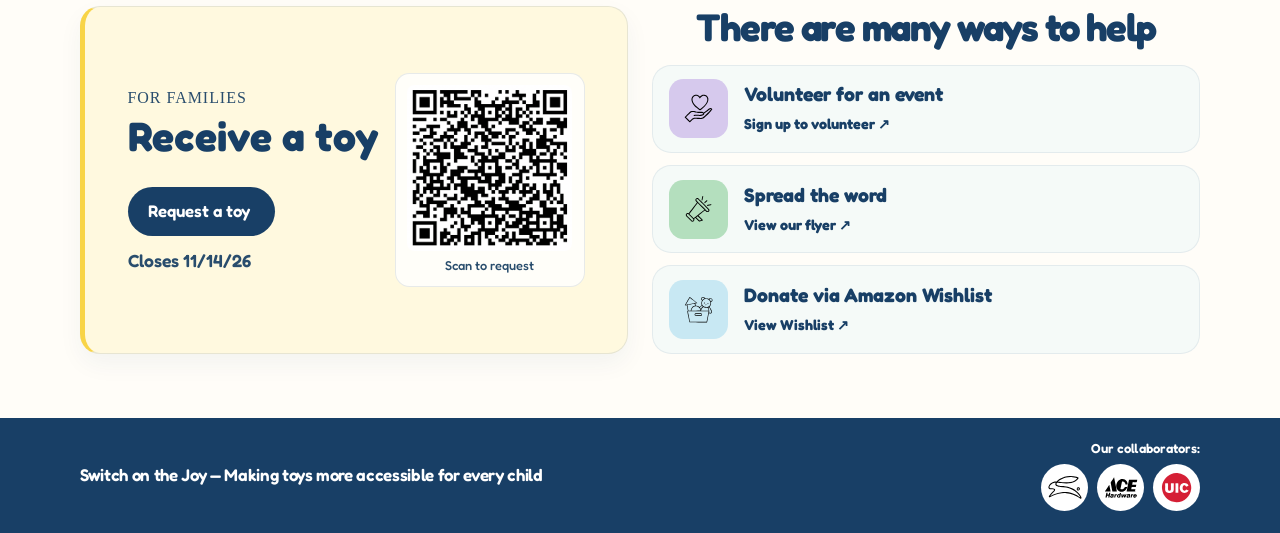
==== commit b17739e9: "fixed arrow buttons" ====
--- a/index.html
+++ b/index.html
@@ -108,7 +108,7 @@
             <div class="toy-request-copy">
               <p class="toy-request-label">FOR FAMILIES</p>
               <h2>Receive a toy</h2>
-              <a class="toy-request-link" href="https://forms.cloud.microsoft/pages/responsepage.aspx?id=R80C4lZ6qkuZ4-O3Gnx33ZsggUxGWNdNjk8LCrFv8bVUQjZBN05VS0ZOTTM1TkdQSjdURjBYQzdITC4u&route=shorturl" target="_blank" rel="noopener">Request a toy <span aria-hidden="true">↗</span></a>
+              <a class="toy-request-link" href="https://forms.cloud.microsoft/pages/responsepage.aspx?id=R80C4lZ6qkuZ4-O3Gnx33ZsggUxGWNdNjk8LCrFv8bVUQjZBN05VS0ZOTTM1TkdQSjdURjBYQzdITC4u&route=shorturl" target="_blank" rel="noopener">Request a toy<span aria-hidden="true"></span></a>
               <p class="toy-request-deadline">Closes 11/14/26</p>
             </div>
             <div class="toy-request-qr">
@@ -134,7 +134,7 @@
                 <div class="card-icon"><img src="images/icon-spread.svg" alt="Spread the word icon"></div>
                 <div>
                   <h3>Spread the word</h3>
-                  <a class="card-link" href="https://drive.google.com/file/d/1geZbaXZCuXJoT8s1rrlDj-6IrRFtkvyo/view?usp=sharing" target="_blank" rel="noopener">View our flyer ↗</a>
+                  <a class="card-link" href="https://drive.google.com/file/d/1gwEYB_b25QWUvS--XNlrVhg1OMxKeaBy/view" target="_blank" rel="noopener">View our flyer ↗</a>
                 </div>
               </article>
 
